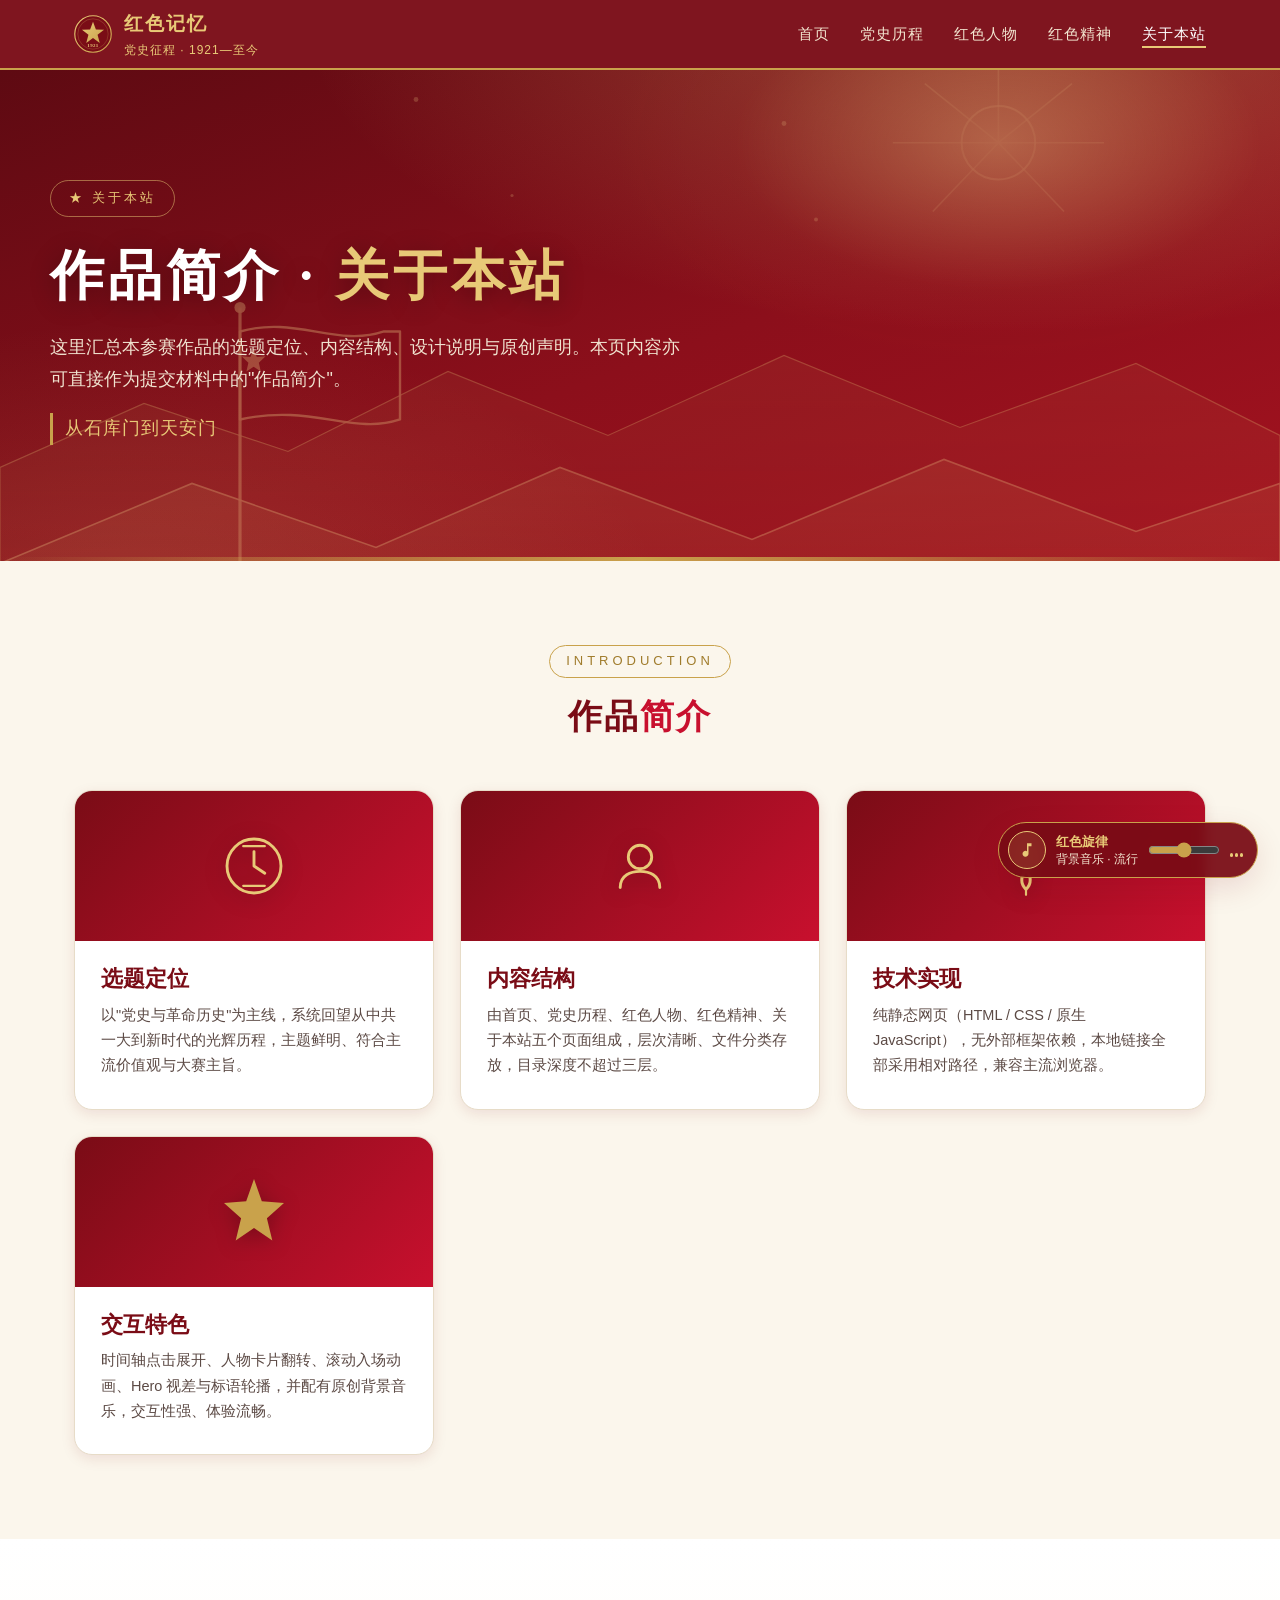
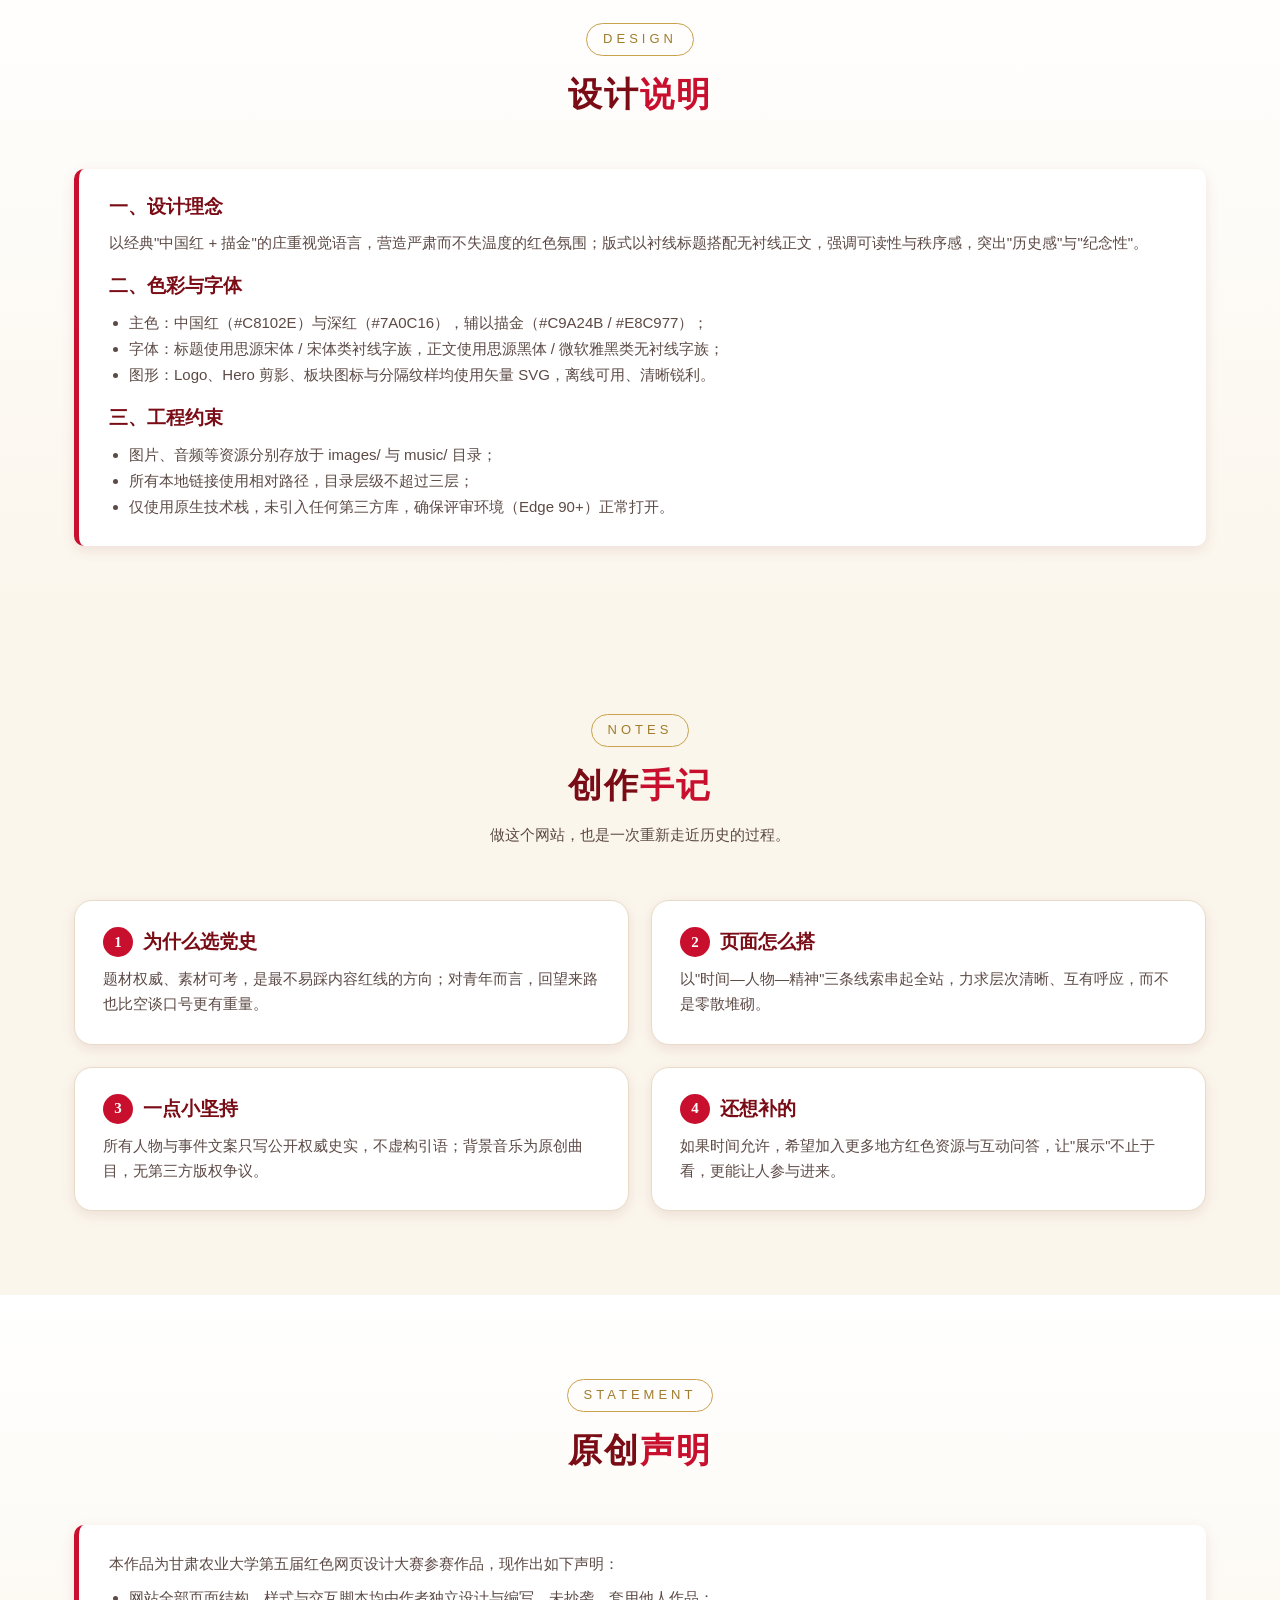
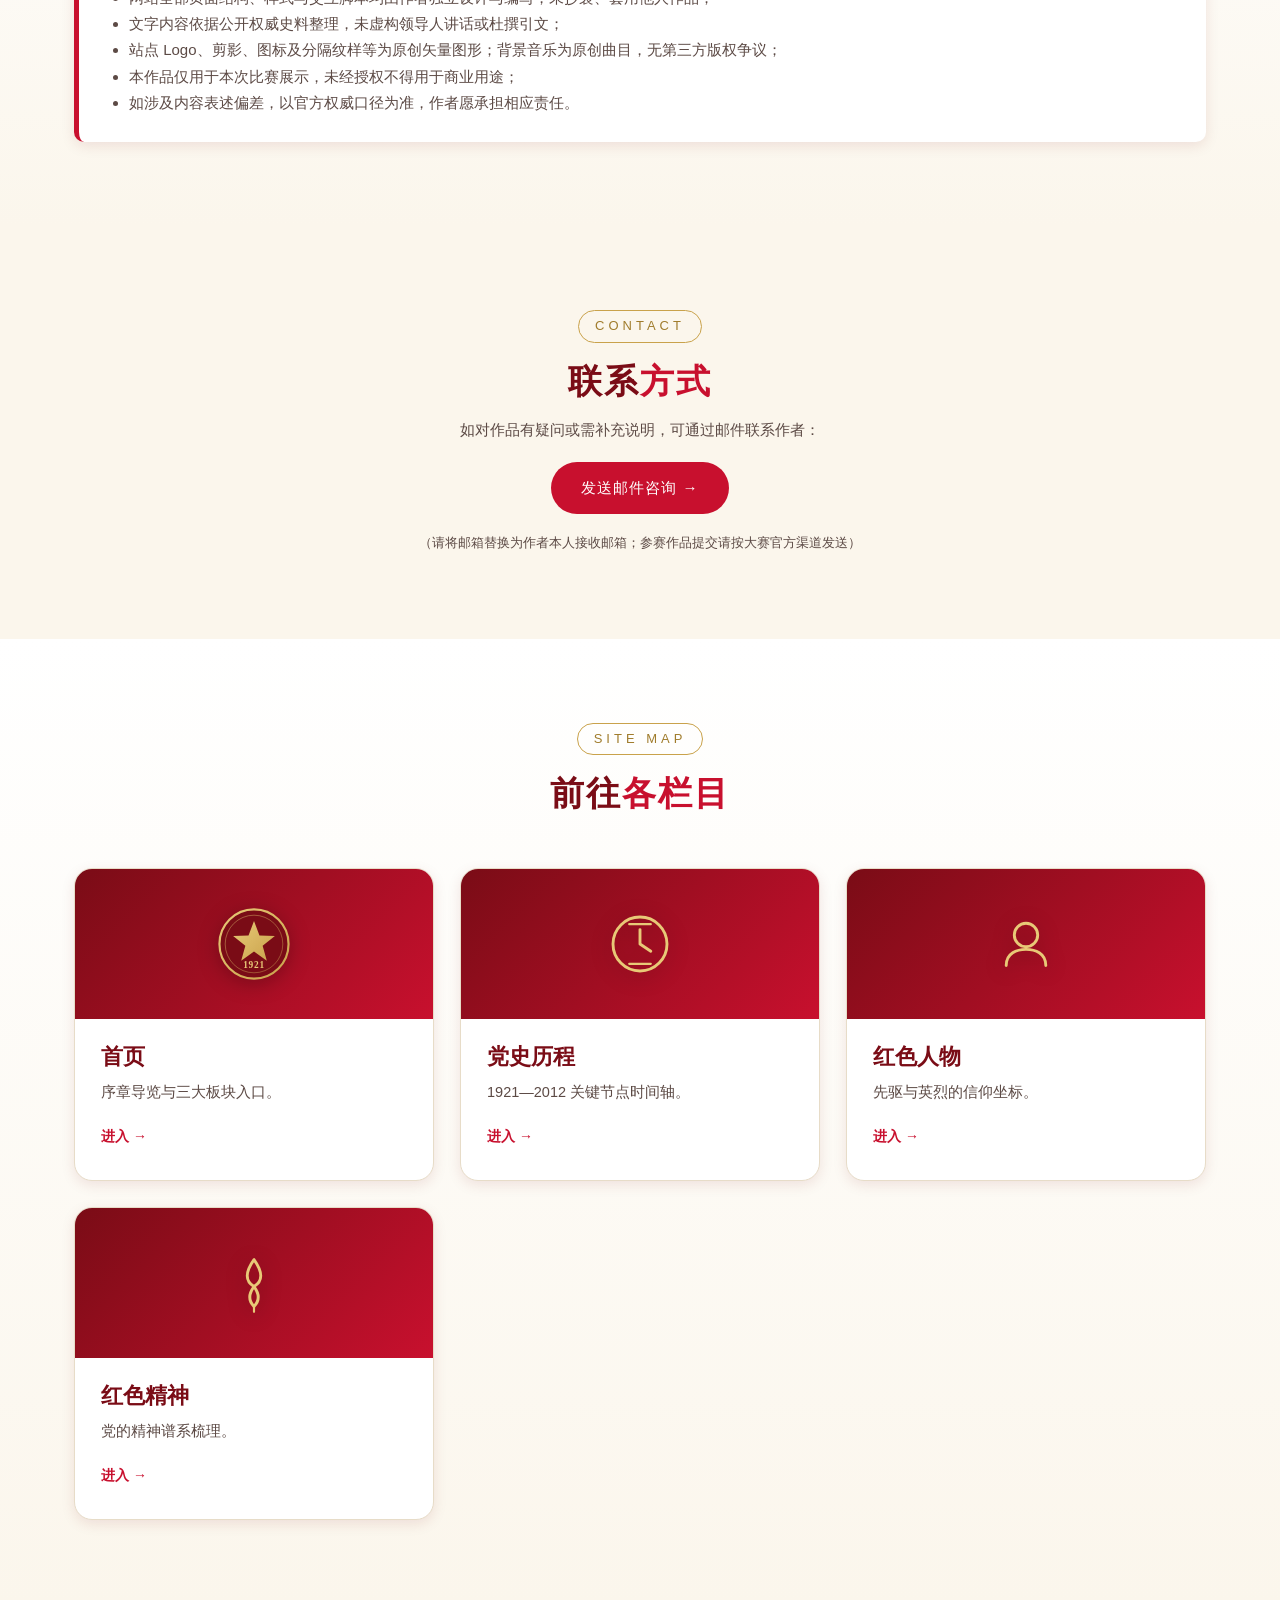
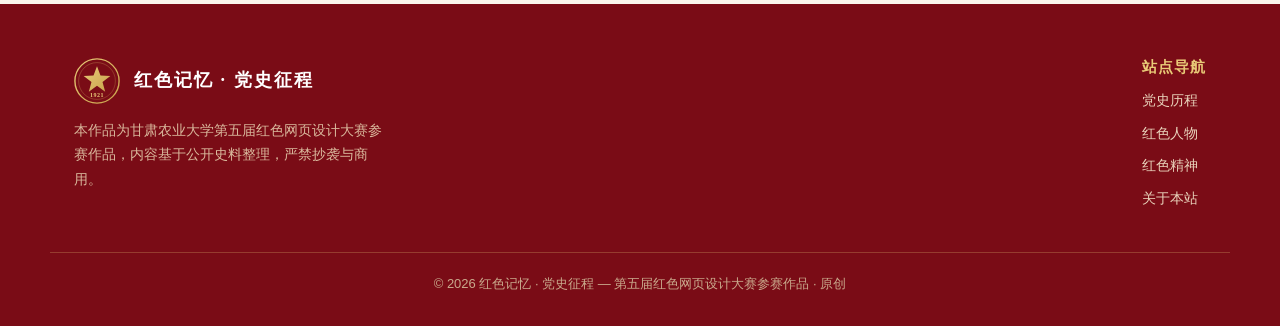
==== about.html @ 0ad087ba "init: 红色记忆·党史征程 参赛网站（静态多页 + 原创音乐 + SPA）" ====
<!DOCTYPE html>
<html lang="zh-CN">
<head>
  <meta charset="UTF-8">
  <meta name="viewport" content="width=device-width, initial-scale=1.0">
  <title>作品简介 · 关于本站 | 红色记忆</title>
  <meta name="description" content="本作品为甘肃农业大学第五届红色网页设计大赛参赛作品，本站汇总作品简介、设计说明与原创声明。">
  <link rel="stylesheet" href="css/style.css">
  <link rel="icon" href="images/logo.svg" type="image/svg+xml">
</head>
<body>

  <header class="nav">
    <div class="wrap nav__inner">
      <a class="nav__brand" href="index.html">
        <img src="images/logo.svg" alt="站点徽标">
        <span><b>红色记忆</b><span>党史征程 · 1921—至今</span></span>
      </a>
      <button class="nav__toggle" aria-label="菜单">☰</button>
      <ul class="nav__links">
        <li><a href="index.html">首页</a></li>
        <li><a href="history.html">党史历程</a></li>
        <li><a href="heroes.html">红色人物</a></li>
        <li><a href="spirit.html">红色精神</a></li>
        <li><a href="about.html" class="active">关于本站</a></li>
      </ul>
    </div>
  </header>

  <main id="content" data-page="about">

    <section class="hero">
      <img class="hero__bg" src="images/hero-bg.svg" alt="">
      <div class="wrap hero__inner">
        <span class="hero__seal">★ 关于本站</span>
        <h1>作品简介 · <span class="accent">关于本站</span></h1>
        <p class="lead">这里汇总本参赛作品的选题定位、内容结构、设计说明与原创声明。本页内容亦可直接作为提交材料中的"作品简介"。</p>
      </div>
    </section>

    <!-- 作品简介 -->
    <section class="section">
      <div class="wrap">
        <div class="section__head reveal">
          <span class="section__kicker">INTRODUCTION</span>
          <h2 class="section__title">作品<em>简介</em></h2>
        </div>
        <div class="cards">
          <div class="card reveal">
            <div class="card__top"><img src="images/icon-history.svg" alt=""></div>
            <div class="card__body">
              <h3>选题定位</h3>
              <p>以"党史与革命历史"为主线，系统回望从中共一大到新时代的光辉历程，主题鲜明、符合主流价值观与大赛主旨。</p>
            </div>
          </div>
          <div class="card reveal">
            <div class="card__top"><img src="images/icon-hero.svg" alt=""></div>
            <div class="card__body">
              <h3>内容结构</h3>
              <p>由首页、党史历程、红色人物、红色精神、关于本站五个页面组成，层次清晰、文件分类存放，目录深度不超过三层。</p>
            </div>
          </div>
          <div class="card reveal">
            <div class="card__top"><img src="images/icon-spirit.svg" alt=""></div>
            <div class="card__body">
              <h3>技术实现</h3>
              <p>纯静态网页（HTML / CSS / 原生 JavaScript），无外部框架依赖，本地链接全部采用相对路径，兼容主流浏览器。</p>
            </div>
          </div>
          <div class="card reveal">
            <div class="card__top"><img src="images/star.svg" alt=""></div>
            <div class="card__body">
              <h3>交互特色</h3>
              <p>时间轴点击展开、人物卡片翻转、滚动入场动画、Hero 视差与标语轮播，并配有原创背景音乐，交互性强、体验流畅。</p>
            </div>
          </div>
        </div>
      </div>
    </section>

    <!-- 设计说明 -->
    <section class="section section--tint">
      <div class="wrap">
        <div class="section__head reveal">
          <span class="section__kicker">DESIGN</span>
          <h2 class="section__title">设计<em>说明</em></h2>
        </div>
        <div class="notice reveal">
          <h3>一、设计理念</h3>
          <p>以经典"中国红 + 描金"的庄重视觉语言，营造严肃而不失温度的红色氛围；版式以衬线标题搭配无衬线正文，强调可读性与秩序感，突出"历史感"与"纪念性"。</p>
          <h3 style="margin-top:18px">二、色彩与字体</h3>
          <ul>
            <li>主色：中国红（#C8102E）与深红（#7A0C16），辅以描金（#C9A24B / #E8C977）；</li>
            <li>字体：标题使用思源宋体 / 宋体类衬线字族，正文使用思源黑体 / 微软雅黑类无衬线字族；</li>
            <li>图形：Logo、Hero 剪影、板块图标与分隔纹样均使用矢量 SVG，离线可用、清晰锐利。</li>
          </ul>
          <h3 style="margin-top:18px">三、工程约束</h3>
          <ul>
            <li>图片、音频等资源分别存放于 images/ 与 music/ 目录；</li>
            <li>所有本地链接使用相对路径，目录层级不超过三层；</li>
            <li>仅使用原生技术栈，未引入任何第三方库，确保评审环境（Edge 90+）正常打开。</li>
          </ul>
        </div>
      </div>
    </section>

    <!-- 创作手记 / 学习感悟 -->
    <section class="section">
      <div class="wrap">
        <div class="section__head reveal">
          <span class="section__kicker">NOTES</span>
          <h2 class="section__title">创作<em>手记</em></h2>
          <p class="section__sub">做这个网站，也是一次重新走近历史的过程。</p>
        </div>
        <div class="notes">
          <div class="note reveal">
            <h3><span class="n">1</span>为什么选党史</h3>
            <p>题材权威、素材可考，是最不易踩内容红线的方向；对青年而言，回望来路也比空谈口号更有重量。</p>
          </div>
          <div class="note reveal">
            <h3><span class="n">2</span>页面怎么搭</h3>
            <p>以"时间—人物—精神"三条线索串起全站，力求层次清晰、互有呼应，而不是零散堆砌。</p>
          </div>
          <div class="note reveal">
            <h3><span class="n">3</span>一点小坚持</h3>
            <p>所有人物与事件文案只写公开权威史实，不虚构引语；背景音乐为原创曲目，无第三方版权争议。</p>
          </div>
          <div class="note reveal">
            <h3><span class="n">4</span>还想补的</h3>
            <p>如果时间允许，希望加入更多地方红色资源与互动问答，让"展示"不止于看，更能让人参与进来。</p>
          </div>
        </div>
      </div>
    </section>

    <!-- 原创声明 -->
    <section class="section section--tint">
      <div class="wrap">
        <div class="section__head reveal">
          <span class="section__kicker">STATEMENT</span>
          <h2 class="section__title">原创<em>声明</em></h2>
        </div>
        <div class="notice reveal">
          <p>本作品为甘肃农业大学第五届红色网页设计大赛参赛作品，现作出如下声明：</p>
          <ul>
            <li>网站全部页面结构、样式与交互脚本均由作者独立设计与编写，未抄袭、套用他人作品；</li>
            <li>文字内容依据公开权威史料整理，未虚构领导人讲话或杜撰引文；</li>
            <li>站点 Logo、剪影、图标及分隔纹样等为原创矢量图形；背景音乐为原创曲目，无第三方版权争议；</li>
            <li>本作品仅用于本次比赛展示，未经授权不得用于商业用途；</li>
            <li>如涉及内容表述偏差，以官方权威口径为准，作者愿承担相应责任。</li>
          </ul>
        </div>
      </div>
    </section>

    <!-- 联系方式 -->
    <section class="section">
      <div class="wrap" style="max-width:780px;text-align:center">
        <div class="reveal">
          <span class="section__kicker">CONTACT</span>
          <h2 class="section__title">联系<em>方式</em></h2>
          <p class="section__sub" style="margin-top:14px">
            如对作品有疑问或需补充说明，可通过邮件联系作者：<br>
            <a class="btn btn--red" style="margin-top:18px" href="mailto:your-email@example.com?subject=关于《红色记忆·党史征程》参赛作品">发送邮件咨询 →</a>
          </p>
          <p style="margin-top:18px;font-size:13px;color:var(--ink-soft)">（请将邮箱替换为作者本人接收邮箱；参赛作品提交请按大赛官方渠道发送）</p>
        </div>
      </div>
    </section>

    <!-- 本站导航 -->
    <section class="section section--tint">
      <div class="wrap">
        <div class="section__head reveal">
          <span class="section__kicker">SITE MAP</span>
          <h2 class="section__title">前往<em>各栏目</em></h2>
        </div>
        <div class="cards">
          <a class="card reveal" href="index.html">
            <div class="card__top"><img src="images/logo.svg" alt="首页"></div>
            <div class="card__body"><h3>首页</h3><p>序章导览与三大板块入口。</p><span class="card__more">进入 →</span></div>
          </a>
          <a class="card reveal" href="history.html">
            <div class="card__top"><img src="images/icon-history.svg" alt="历程"></div>
            <div class="card__body"><h3>党史历程</h3><p>1921—2012 关键节点时间轴。</p><span class="card__more">进入 →</span></div>
          </a>
          <a class="card reveal" href="heroes.html">
            <div class="card__top"><img src="images/icon-hero.svg" alt="人物"></div>
            <div class="card__body"><h3>红色人物</h3><p>先驱与英烈的信仰坐标。</p><span class="card__more">进入 →</span></div>
          </a>
          <a class="card reveal" href="spirit.html">
            <div class="card__top"><img src="images/icon-spirit.svg" alt="精神"></div>
            <div class="card__body"><h3>红色精神</h3><p>党的精神谱系梳理。</p><span class="card__more">进入 →</span></div>
          </a>
        </div>
      </div>
    </section>

  </main>

  <footer class="footer">
    <div class="wrap footer__top">
      <div>
        <div class="footer__brand">
          <img src="images/logo.svg" alt="徽标">
          <b>红色记忆 · 党史征程</b>
        </div>
        <p style="margin-top:14px;max-width:320px;font-size:14px;color:#d9b89c">
          本作品为甘肃农业大学第五届红色网页设计大赛参赛作品，内容基于公开史料整理，严禁抄袭与商用。
        </p>
      </div>
      <div class="footer__links">
        <div class="footer__col">
          <h4>站点导航</h4>
          <a href="history.html">党史历程</a>
          <a href="heroes.html">红色人物</a>
          <a href="spirit.html">红色精神</a>
          <a href="about.html">关于本站</a>
        </div>
      </div>
    </div>
    <div class="wrap footer__bottom">
      © 2026 红色记忆 · 党史征程 — 第五届红色网页设计大赛参赛作品 · 原创
    </div>
  </footer>

  <script src="js/main.js"></script>
</body>
</html>
---- css/style.css ----
/* ============================================================
   红色记忆 · 党史征程 — 全站设计系统
   风格：经典庄重红金（中国红 + 描金）
   约束：相对路径、图片存 images/、目录≤3层
   ============================================================ */

:root {
  /* —— 色彩令牌 —— */
  --red-deep:   #7A0C16;   /* 深红：页脚、底色 */
  --red:        #C8102E;   /* 主红：中国红 */
  --red-bright: #E23B2E;   /* 亮红：hover */
  --gold:       #C9A24B;   /* 金：主点缀 */
  --gold-light: #E8C977;   /* 浅金：高光/描边 */
  --gold-deep:  #A07C2C;   /* 暗金：文字 */
  --cream:      #FBF6EC;   /* 米白：页面底色 */
  --paper:      #FFFFFF;   /* 卡片底 */
  --ink:        #2B1D1A;   /* 墨色：正文 */
  --ink-soft:   #5C4A45;   /* 次级文字 */
  --line:       #E7DCC8;   /* 分隔线 */

  /* —— 字体令牌 —— */
  --font-serif: "Noto Serif SC", "Source Han Serif SC", "Songti SC", "STSong", "SimSun", serif;
  --font-sans:  "Noto Sans SC", "PingFang SC", "Microsoft YaHei", "Hiragino Sans GB", sans-serif;

  /* —— 间距/圆角 —— */
  --radius:     10px;
  --radius-lg:  18px;
  --shadow:     0 10px 30px rgba(122, 12, 22, 0.12);
  --shadow-sm:  0 4px 14px rgba(122, 12, 22, 0.10);
  --maxw:       1180px;
}

* { margin: 0; padding: 0; box-sizing: border-box; }

html { scroll-behavior: smooth; }

body {
  font-family: var(--font-sans);
  color: var(--ink);
  background: var(--cream);
  line-height: 1.75;
  -webkit-font-smoothing: antialiased;
}

img, svg { display: block; max-width: 100%; }

a { color: inherit; text-decoration: none; }

h1, h2, h3, h4 { font-family: var(--font-serif); font-weight: 700; line-height: 1.25; color: var(--red-deep); }

.wrap { max-width: var(--maxw); margin: 0 auto; padding: 0 24px; }

#content { min-height: 62vh; }

/* ======================= 顶部导航 ======================= */
.nav {
  position: sticky; top: 0; z-index: 50;
  background: rgba(122, 12, 22, 0.96);
  -webkit-backdrop-filter: blur(6px);
  backdrop-filter: blur(6px);
  border-bottom: 2px solid var(--gold);
}
.nav__inner { display: flex; align-items: center; justify-content: space-between; height: 68px; }
.nav__brand { display: flex; align-items: center; gap: 12px; color: #fff; }
.nav__brand img { width: 38px; height: 38px; }
.nav__brand b { font-family: var(--font-serif); font-size: 19px; letter-spacing: 2px; }
.nav__brand span { font-size: 12px; color: var(--gold-light); letter-spacing: 1px; display: block; }
.nav__links { display: flex; gap: 30px; list-style: none; }
.nav__links a {
  color: #f3e6d0; font-size: 15px; letter-spacing: 1px; position: relative; padding: 6px 0;
}
.nav__links a::after {
  content: ""; position: absolute; left: 0; bottom: 0; width: 0; height: 2px;
  background: var(--gold-light); transition: width .3s;
}
.nav__links a:hover::after, .nav__links a.active::after { width: 100%; }
.nav__links a.active { color: #fff; }
.nav__toggle { display: none; background: none; border: 0; color: #fff; font-size: 26px; cursor: pointer; }

/* ======================= 通用区块 ======================= */
.section { padding: 84px 0; }
.section--tint { background: linear-gradient(180deg, #fff 0%, var(--cream) 100%); }
.section--solid { background: var(--red-deep); color: #f3e6d0; }
.section__head { text-align: center; margin-bottom: 52px; }
.section__kicker {
  display: inline-block; color: var(--gold-deep); letter-spacing: 4px; font-size: 13px;
  border: 1px solid var(--gold); padding: 4px 16px; border-radius: 30px; margin-bottom: 18px;
}
.section--solid .section__kicker { color: var(--gold-light); border-color: rgba(232,201,119,.6); }
.section__title { font-size: 34px; letter-spacing: 2px; }
.section__title em { color: var(--red); font-style: normal; }
.section--solid .section__title { color: #fff; }
.section--solid .section__title em { color: var(--gold-light); }
.section__sub { color: var(--ink-soft); margin-top: 14px; font-size: 15px; }
.section--solid .section__sub { color: #e9d3bb; }

/* ======================= 按钮 ======================= */
.btn {
  display: inline-flex; align-items: center; gap: 8px;
  font-family: var(--font-sans); font-size: 15px; letter-spacing: 1px;
  padding: 13px 30px; border-radius: 40px; cursor: pointer; border: 0;
  transition: transform .2s, box-shadow .2s, background .2s;
}
.btn--gold { background: linear-gradient(135deg, var(--gold-light), var(--gold)); color: var(--red-deep); font-weight: 700; box-shadow: var(--shadow-sm); }
.btn--gold:hover { transform: translateY(-2px); box-shadow: var(--shadow); }
.btn--ghost { background: transparent; color: #fff; border: 1.5px solid var(--gold-light); }
.btn--ghost:hover { background: rgba(232, 201, 119, 0.15); }
.btn--red { background: var(--red); color: #fff; }
.btn--red:hover { background: var(--red-bright); transform: translateY(-2px); }
.btn--light { background: #fff; color: var(--red-deep); font-weight: 700; }
.btn--light:hover { transform: translateY(-2px); box-shadow: var(--shadow); }

/* ======================= Hero / 封面 ======================= */
.hero {
  position: relative; color: #fff; overflow: hidden;
  background:
    radial-gradient(1200px 520px at 80% -10%, rgba(232,201,119,.28), transparent 60%),
    radial-gradient(900px 480px at 10% 110%, rgba(232,201,119,.12), transparent 60%),
    linear-gradient(160deg, #5e0a12 0%, #8c0f1b 55%, #a3121f 100%);
}
.hero::after { /* 顶部金色描边，强化"封面"感 */
  content: ""; position: absolute; left: 0; right: 0; bottom: 0; height: 4px;
  background: linear-gradient(90deg, transparent, var(--gold), transparent);
}
.hero__bg { position: absolute; inset: 0; width: 100%; height: 100%; object-fit: cover; opacity: .35; }
.hero__inner { position: relative; z-index: 2; padding: 110px 0 116px; }
.hero__seal {
  display: inline-flex; align-items: center; gap: 10px; color: var(--gold-light);
  border: 1px solid rgba(232,201,119,.5); padding: 6px 18px; border-radius: 30px;
  font-size: 13px; letter-spacing: 3px; margin-bottom: 26px;
}
.hero h1 { color: #fff; font-size: 54px; letter-spacing: 4px; text-shadow: 0 4px 24px rgba(0,0,0,.3); }
.hero h1 .accent { color: var(--gold-light); }
.hero p.lead { margin: 22px 0 0; font-size: 18px; color: #f0e2cf; max-width: 640px; }
.hero__cta { display: flex; gap: 16px; flex-wrap: wrap; margin-top: 36px; }
.hero__stats { display: flex; gap: 46px; margin-top: 60px; flex-wrap: wrap; }
.hero__stats .num { font-family: var(--font-serif); font-size: 40px; color: var(--gold-light); font-weight: 700; }
.hero__stats .lbl { font-size: 13px; color: #e9d8bf; letter-spacing: 1px; }

/* ======================= 入口卡片 ======================= */
.cards { display: grid; grid-template-columns: repeat(3, 1fr); gap: 26px; }
.card {
  background: var(--paper); border-radius: var(--radius-lg); overflow: hidden;
  box-shadow: var(--shadow-sm); border: 1px solid var(--line);
  transition: transform .25s, box-shadow .25s; position: relative; display: block;
}
.card:hover { transform: translateY(-6px); box-shadow: var(--shadow); }
.card__top { height: 150px; background: linear-gradient(135deg, var(--red-deep), var(--red)); position: relative; display: flex; align-items: center; justify-content: center; }
.card__top img { width: 72px; height: 72px; filter: drop-shadow(0 4px 10px rgba(0,0,0,.25)); }
.card__body { padding: 24px 26px 30px; }
.card__body h3 { font-size: 22px; margin-bottom: 10px; }
.card__body p { color: var(--ink-soft); font-size: 14.5px; }
.card__more { margin-top: 18px; color: var(--red); font-weight: 600; font-size: 14px; display: inline-flex; gap: 6px; }
.card__more:hover { color: var(--red-bright); }

/* ======================= 序言导读（双栏） ======================= */
.reading { display: grid; grid-template-columns: 0.9fr 1.1fr; gap: 44px; align-items: center; }
.reading__media {
  position: relative; border-radius: var(--radius-lg); overflow: hidden;
  background: linear-gradient(160deg, var(--red-deep), var(--red));
  min-height: 320px; display: flex; align-items: center; justify-content: center;
  box-shadow: var(--shadow);
}
.reading__media img { width: 100%; height: 100%; object-fit: cover; opacity: .9; }
.reading__media .emblem {
  font-family: var(--font-serif); font-size: 120px; color: var(--gold-light);
  text-shadow: 0 6px 30px rgba(0,0,0,.35); font-weight: 700;
}
.reading__media::after {
  content: "★"; position: absolute; right: 22px; bottom: 16px; color: var(--gold-light); font-size: 30px; opacity: .8;
}
.reading__text h2 { font-size: 30px; letter-spacing: 2px; margin-bottom: 16px; }
.reading__text p { color: var(--ink-soft); margin-bottom: 14px; }
.reading__text .quote {
  border-left: 4px solid var(--gold); padding: 6px 0 6px 18px; color: var(--red-deep);
  font-family: var(--font-serif); font-size: 17px; line-height: 2;
}

/* ======================= 数据带 ======================= */
.databar { background: var(--red-deep); color: #fff; }
.databar .wrap { display: flex; justify-content: space-around; flex-wrap: wrap; gap: 24px; padding: 46px 24px; }
.databar .item { text-align: center; }
.databar .item .n { font-family: var(--font-serif); font-size: 44px; color: var(--gold-light); font-weight: 700; }
.databar .item .t { font-size: 14px; color: #eccfb6; letter-spacing: 1px; margin-top: 4px; }

/* ======================= 红色圣地 画廊 ======================= */
.gallery { display: grid; grid-template-columns: repeat(3, 1fr); gap: 24px; }
.site-card {
  background: var(--paper); border-radius: var(--radius-lg); overflow: hidden;
  border: 1px solid var(--line); box-shadow: var(--shadow-sm);
  transition: transform .25s, box-shadow .25s;
}
.site-card:hover { transform: translateY(-6px); box-shadow: var(--shadow); }
.site-card__top {
  height: 140px; background: linear-gradient(135deg, var(--red-deep), var(--red));
  display: flex; align-items: center; justify-content: center; position: relative;
}
.site-card__top .ch { font-family: var(--font-serif); font-size: 56px; color: var(--gold-light); font-weight: 700; }
.site-card__top .yr {
  position: absolute; right: 16px; bottom: 12px; color: #f0e2cf; font-size: 13px; letter-spacing: 1px;
}
.site-card__body { padding: 20px 24px 26px; }
.site-card__body h3 { font-size: 20px; margin-bottom: 8px; }
.site-card__body p { color: var(--ink-soft); font-size: 14px; }

/* ======================= 经典诗词 ======================= */
.poems { display: grid; grid-template-columns: 1fr 1fr; gap: 28px; max-width: 960px; margin: 0 auto; }
.poem {
  background: var(--paper); border: 1px solid var(--line); border-radius: var(--radius-lg);
  padding: 30px 32px; box-shadow: var(--shadow-sm); position: relative; overflow: hidden;
}
.poem::before {
  content: "“"; position: absolute; top: -18px; left: 14px; font-family: var(--font-serif);
  font-size: 110px; color: rgba(200,16,46,.10); line-height: 1;
}
.poem__title { font-family: var(--font-serif); font-size: 20px; color: var(--red-deep); margin-bottom: 14px; letter-spacing: 1px; }
.poem__text { font-family: var(--font-serif); font-size: 16px; line-height: 2.1; color: var(--ink); white-space: pre-line; }
.poem__by { margin-top: 14px; font-size: 13px; color: var(--gold-deep); letter-spacing: 1px; text-align: right; }

/* ======================= 时间轴 ======================= */
.timeline { position: relative; max-width: 880px; margin: 0 auto; padding: 10px 0; }
.timeline::before { content: ""; position: absolute; left: 50%; top: 0; bottom: 0; width: 3px; background: linear-gradient(var(--gold), var(--red)); transform: translateX(-50%); }
.tl-item { position: relative; width: 50%; padding: 18px 40px; }
.tl-item:nth-child(odd) { left: 0; text-align: right; }
.tl-item:nth-child(even) { left: 50%; text-align: left; }
.tl-item .dot { position: absolute; top: 30px; width: 18px; height: 18px; border-radius: 50%; background: var(--gold); border: 3px solid #fff; box-shadow: 0 0 0 3px var(--red); }
.tl-item:nth-child(odd) .dot { right: -9px; }
.tl-item:nth-child(even) .dot { left: -9px; }
.tl-card { background: var(--paper); border: 1px solid var(--line); border-radius: var(--radius); padding: 20px 22px; box-shadow: var(--shadow-sm); }
.tl-card .yr { font-family: var(--font-serif); font-size: 26px; color: var(--red); font-weight: 700; }
.tl-card h4 { color: var(--ink); font-size: 18px; margin: 4px 0 8px; }
.tl-card p { color: var(--ink-soft); font-size: 14.5px; }
.tl-card { cursor: pointer; }
.tl-detail { max-height: 0; overflow: hidden; transition: max-height .45s ease; }
.tl-card.open .tl-detail { max-height: 320px; }
.tl-toggle { margin-top: 12px; display: inline-flex; align-items: center; gap: 6px; color: var(--red); font-size: 13px; font-weight: 600; }
.tl-toggle .chev { display: inline-block; transition: transform .3s; }
.tl-card.open .tl-toggle .chev { transform: rotate(180deg); }

/* ======================= 人物/精神 网格 ======================= */
.grid { display: grid; grid-template-columns: repeat(3, 1fr); gap: 24px; perspective: 1000px; }
.person {
  background: transparent; border: 0; box-shadow: none; overflow: visible; cursor: pointer;
  transition: transform .25s; border-radius: var(--radius-lg);
}
.person:hover { transform: translateY(-5px); }
.person__inner { position: relative; width: 100%; height: 380px; transition: transform .6s; transform-style: preserve-3d; }
.person.flipped .person__inner { transform: rotateY(180deg); }
.person__face { position: absolute; inset: 0; -webkit-backface-visibility: hidden; backface-visibility: hidden; border-radius: var(--radius-lg); overflow: hidden; border: 1px solid var(--line); box-shadow: var(--shadow-sm); background: var(--paper); }
.person__face--front { display: flex; flex-direction: column; }
.person__avatar { height: 168px; background: linear-gradient(135deg, var(--red-deep), var(--red)); display: flex; align-items: center; justify-content: center; position: relative; }
.person__avatar .mono { font-family: var(--font-serif); font-size: 60px; color: var(--gold-light); font-weight: 700; }
.person__body { padding: 22px 24px 26px; }
.person__body h3 { font-size: 21px; }
.person__body .tag { display: inline-block; font-size: 12px; color: var(--gold-deep); border: 1px solid var(--gold); border-radius: 20px; padding: 2px 12px; margin: 8px 0 12px; letter-spacing: 1px; }
.person__body p { color: var(--ink-soft); font-size: 14px; }
.person__face--back { transform: rotateY(180deg); display: flex; flex-direction: column; background: linear-gradient(160deg, var(--red-deep), var(--red)); color: #fff; }
.person__face--back .pb-body { padding: 22px 24px; overflow-y: auto; flex: 1; }
.person__face--back h3 { color: var(--gold-light); font-size: 20px; margin-bottom: 10px; }
.person__face--back p { color: #f3e2cf; font-size: 14px; line-height: 1.9; }
.person__hint { padding: 12px 24px; font-size: 12px; color: var(--gold-light); letter-spacing: 1px; border-top: 1px solid rgba(232,201,119,.3); }

/* ======================= 分隔纹样 ======================= */
.divider { display: flex; align-items: center; justify-content: center; gap: 14px; margin: 8px 0 0; }
.divider::before, .divider::after { content: ""; height: 1px; width: 70px; background: var(--gold); }
.divider img { width: 22px; height: 22px; }

/* ======================= 声明/通知卡 ======================= */
.notice { background: var(--paper); border-left: 5px solid var(--red); border-radius: var(--radius); padding: 26px 30px; box-shadow: var(--shadow-sm); }
.notice h3 { margin-bottom: 12px; }
.notice p, .notice li { color: var(--ink-soft); font-size: 15px; }
.notice ul { padding-left: 20px; margin-top: 8px; }

/* ======================= 创作手记 ======================= */
.notes { display: grid; grid-template-columns: repeat(2, 1fr); gap: 22px; }
.note { background: var(--paper); border: 1px solid var(--line); border-radius: var(--radius-lg); padding: 26px 28px; box-shadow: var(--shadow-sm); }
.note h3 { font-size: 19px; margin-bottom: 10px; display: flex; align-items: center; gap: 10px; }
.note h3 .n { width: 30px; height: 30px; border-radius: 50%; background: var(--red); color: #fff; font-size: 15px; display: inline-flex; align-items: center; justify-content: center; flex: none; }
.note p { color: var(--ink-soft); font-size: 14.5px; }

/* ======================= 页脚 ======================= */
.footer { background: var(--red-deep); color: #e9d3bb; padding: 54px 0 30px; }
.footer__top { display: flex; justify-content: space-between; gap: 40px; flex-wrap: wrap; }
.footer__brand { display: flex; gap: 14px; align-items: center; }
.footer__brand img { width: 46px; height: 46px; }
.footer__brand b { color: #fff; font-family: var(--font-serif); font-size: 18px; letter-spacing: 2px; }
.footer__links { display: flex; gap: 40px; flex-wrap: wrap; }
.footer__col h4 { color: var(--gold-light); font-size: 15px; margin-bottom: 12px; letter-spacing: 1px; }
.footer__col a { display: block; color: #e9d3bb; font-size: 14px; margin-bottom: 8px; }
.footer__col a:hover { color: #fff; }
.footer__bottom { border-top: 1px solid rgba(232,201,119,.25); margin-top: 34px; padding-top: 20px; text-align: center; font-size: 13px; color: #c9a98c; }

/* ======================= 动画 ======================= */
.reveal { opacity: 0; transform: translateY(26px); transition: opacity .7s ease, transform .7s ease; }
.reveal.in { opacity: 1; transform: none; }

/* ======================= Hero 标语轮播 ======================= */
.hero__rotate { margin-top: 18px; min-height: 28px; }
.hero__rotate span { display: inline-block; color: var(--gold-light); font-family: var(--font-serif); font-size: 18px; letter-spacing: 1px; border-left: 3px solid var(--gold); padding-left: 12px; transition: opacity .5s; }

/* ======================= 背景音乐控件 ======================= */
.music { position: fixed; right: 22px; bottom: 22px; z-index: 90; display: flex; align-items: center; gap: 10px; background: rgba(122,12,22,.94); -webkit-backdrop-filter: blur(6px); backdrop-filter: blur(6px); border: 1px solid var(--gold); border-radius: 40px; padding: 8px 14px 8px 9px; color: #f3e6d0; box-shadow: var(--shadow); }
.music__btn { width: 38px; height: 38px; border-radius: 50%; border: 1px solid var(--gold-light); background: rgba(232,201,119,.12); color: var(--gold-light); display: flex; align-items: center; justify-content: center; cursor: pointer; flex: none; transition: background .2s, color .2s; }
.music__btn svg { width: 18px; height: 18px; }
.music__meta { font-size: 12px; line-height: 1.35; }
.music__meta b { display: block; font-family: var(--font-serif); color: var(--gold-light); font-size: 13px; }
.music__vol { width: 72px; accent-color: var(--gold); }
.music.playing .music__btn { background: var(--gold); color: var(--red-deep); }
.music__eq { display: inline-flex; gap: 2px; align-items: flex-end; height: 14px; }
.music__eq i { width: 3px; background: var(--gold-light); height: 30%; border-radius: 2px; }
.music.playing .music__eq i { animation: eq .9s ease-in-out infinite; }
.music.playing .music__eq i:nth-child(2){ animation-delay:.15s } .music.playing .music__eq i:nth-child(3){ animation-delay:.3s }
@keyframes eq { 0%,100%{height:30%} 50%{height:100%} }
@media (max-width: 560px) {
  .music__meta, .music__vol { display: none; }
  .music { padding: 8px; right: 14px; bottom: 14px; }
}

/* ======================= 响应式 ======================= */
@media (max-width: 900px) {
  .cards, .grid, .gallery, .poems, .notes { grid-template-columns: 1fr 1fr; }
  .reading { grid-template-columns: 1fr; }
  .reading__media { min-height: 220px; }
  .hero h1 { font-size: 40px; }
  .nav__links { position: fixed; inset: 68px 0 auto 0; flex-direction: column; background: var(--red-deep); gap: 0; padding: 10px 0; transform: translateY(-130%); transition: transform .3s; }
  .nav__links.open { transform: none; }
  .nav__links li { width: 100%; }
  .nav__links a { display: block; padding: 14px 24px; }
  .nav__toggle { display: block; }
  .timeline::before { left: 20px; }
  .tl-item, .tl-item:nth-child(even) { width: 100%; left: 0; text-align: left; padding-left: 52px; padding-right: 0; }
  .tl-item:nth-child(odd) { text-align: left; }
  .tl-item:nth-child(odd) .dot, .tl-item:nth-child(even) .dot { left: 12px; right: auto; }
}
@media (max-width: 560px) {
  .cards, .grid, .gallery, .poems, .notes { grid-template-columns: 1fr; }
  .hero h1 { font-size: 32px; }
  .section { padding: 56px 0; }
  .section__title { font-size: 26px; }
  .hero__stats { gap: 28px; }
}
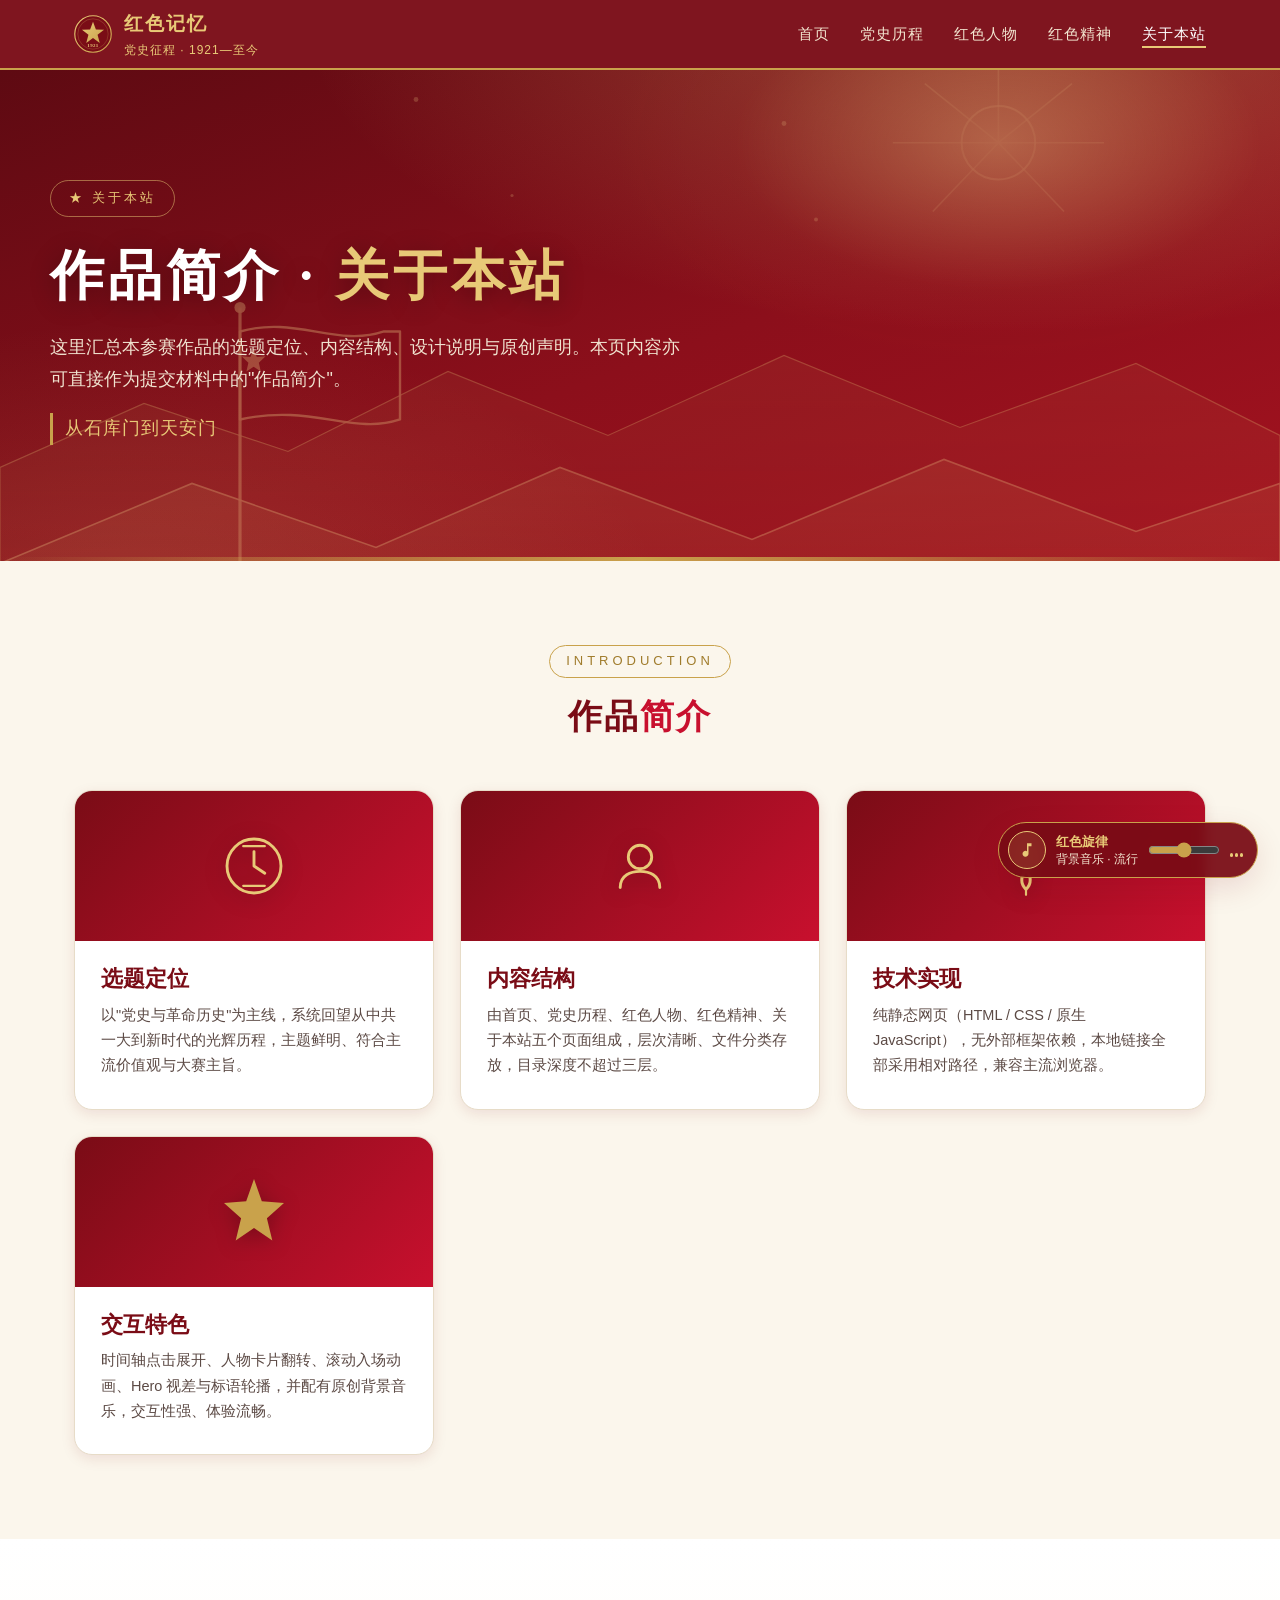
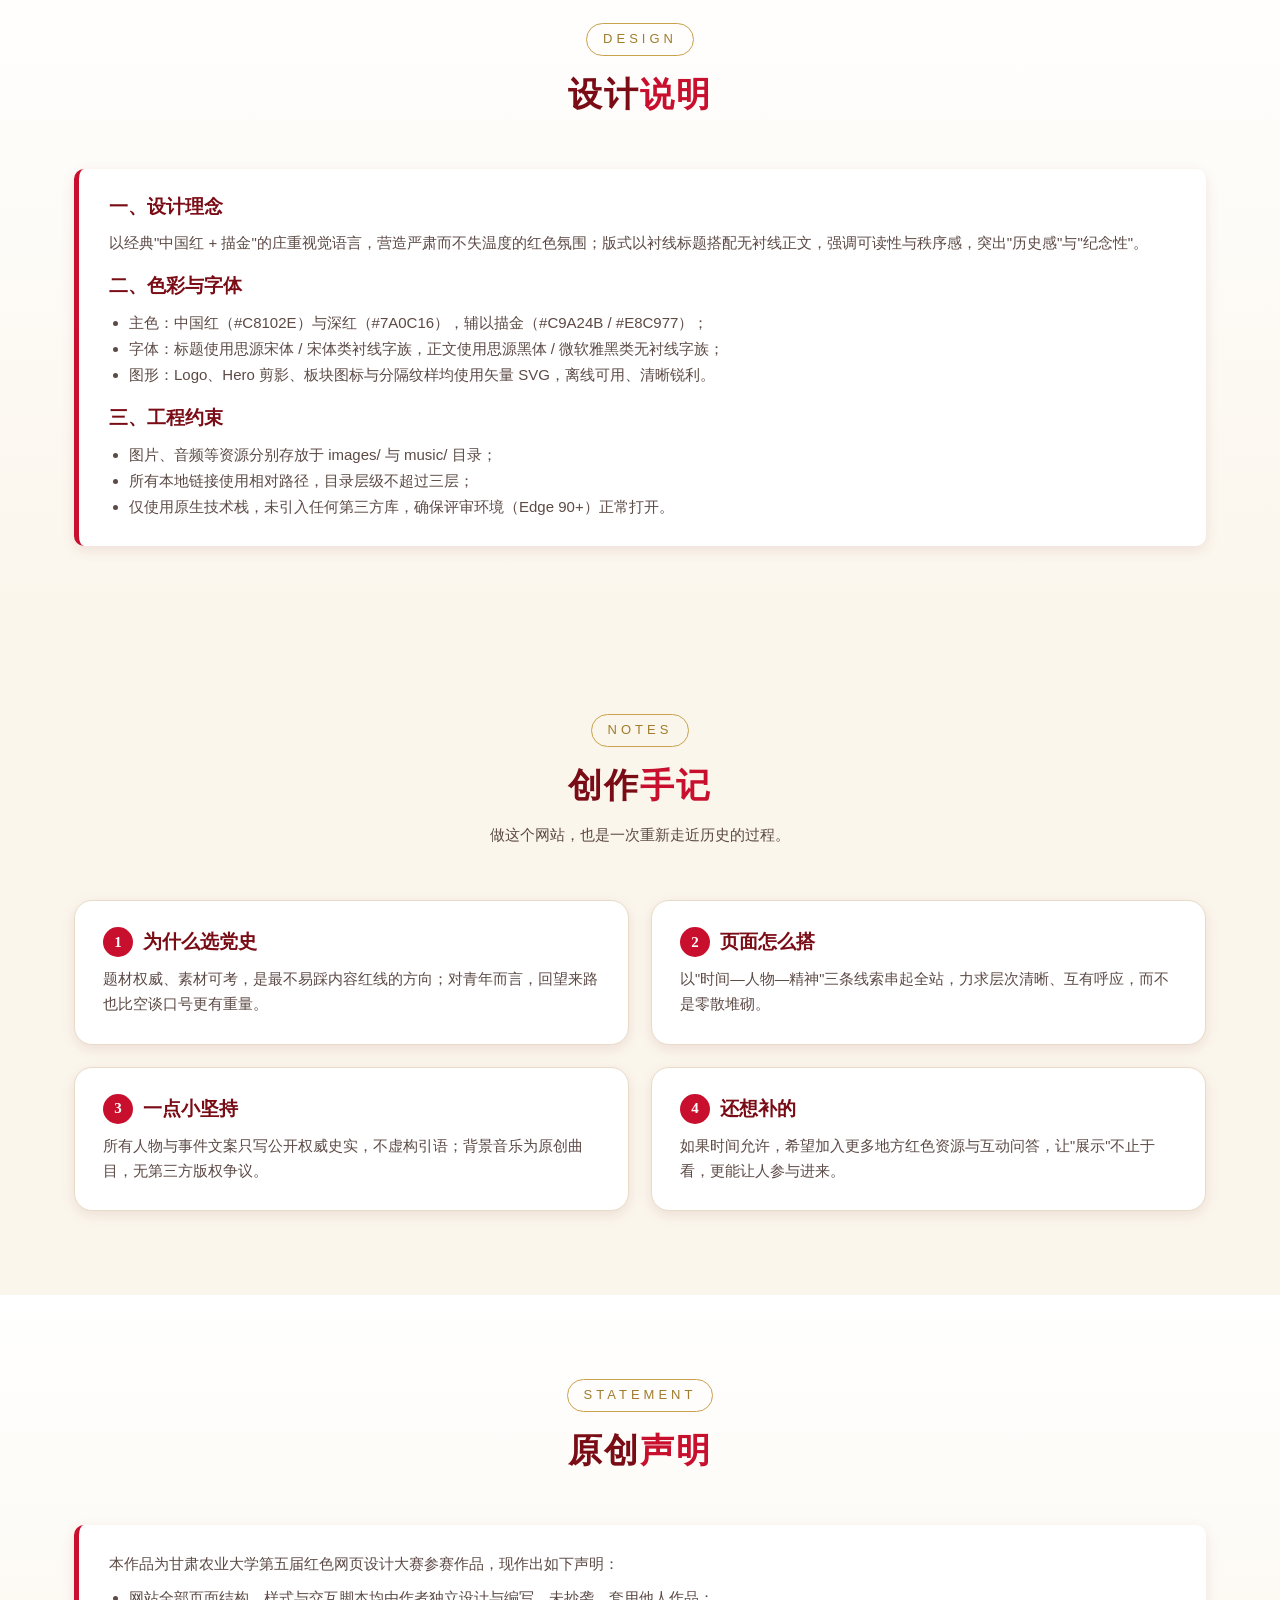
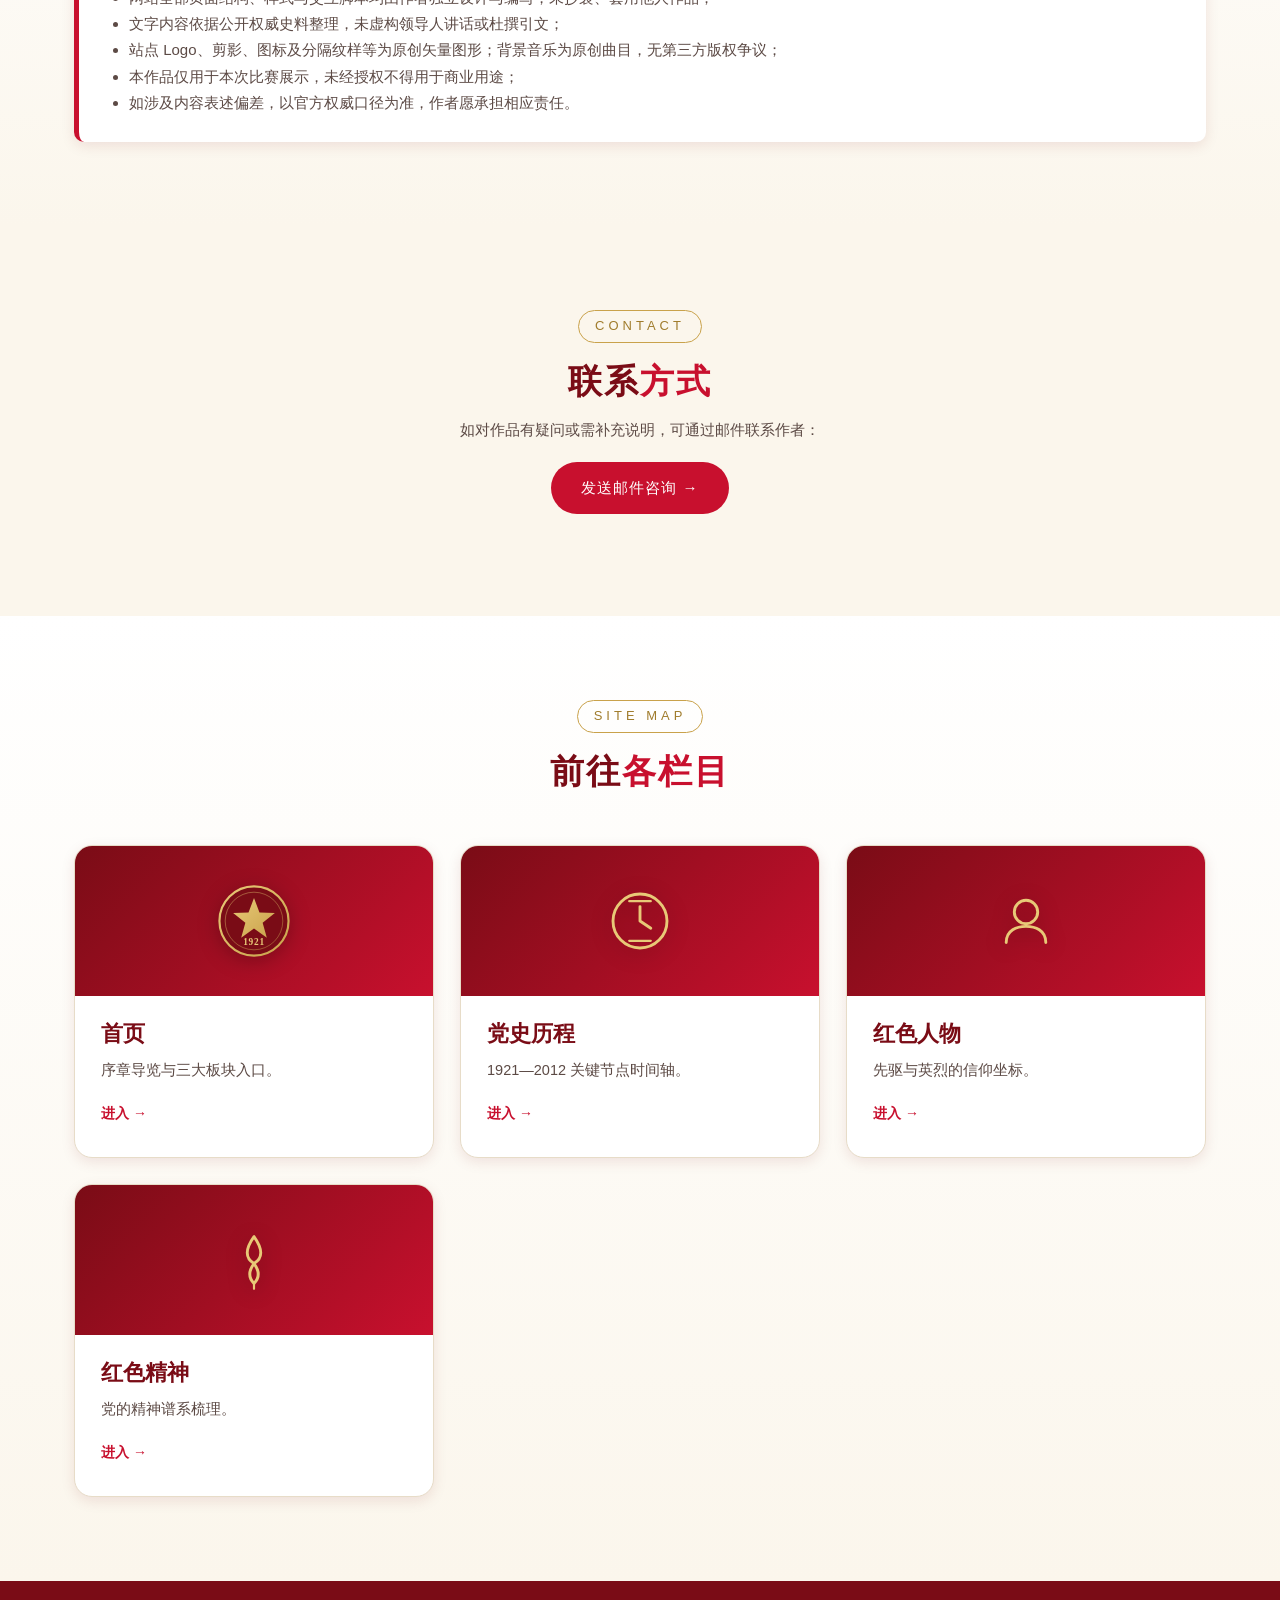
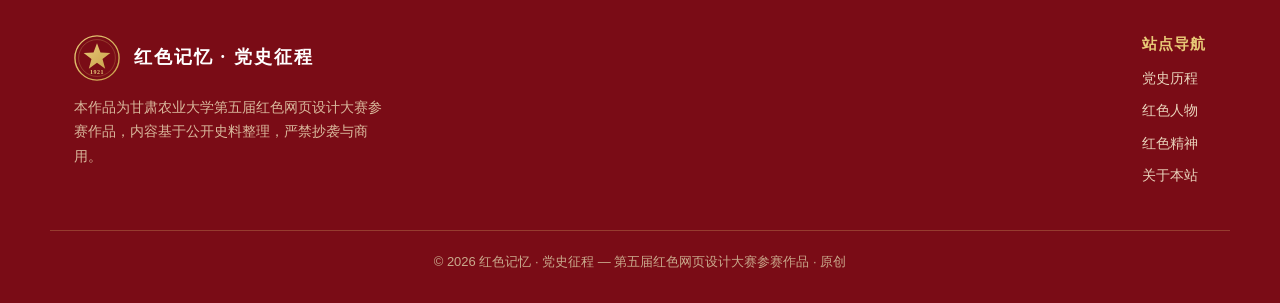
==== commit 6d6e6a74: "Update about.html" ====
--- a/about.html
+++ b/about.html
@@ -161,9 +161,9 @@
           <h2 class="section__title">联系<em>方式</em></h2>
           <p class="section__sub" style="margin-top:14px">
             如对作品有疑问或需补充说明，可通过邮件联系作者：<br>
-            <a class="btn btn--red" style="margin-top:18px" href="mailto:your-email@example.com?subject=关于《红色记忆·党史征程》参赛作品">发送邮件咨询 →</a>
+            <a class="btn btn--red" style="margin-top:18px" href="mailto:39851847@qq.com?subject=关于《红色记忆·党史征程》参赛作品">发送邮件咨询 →</a>
           </p>
-          <p style="margin-top:18px;font-size:13px;color:var(--ink-soft)">（请将邮箱替换为作者本人接收邮箱；参赛作品提交请按大赛官方渠道发送）</p>
+          <p style="margin-top:18px;font-size:13px;color:var(--ink-soft)"></p>
         </div>
       </div>
     </section>
